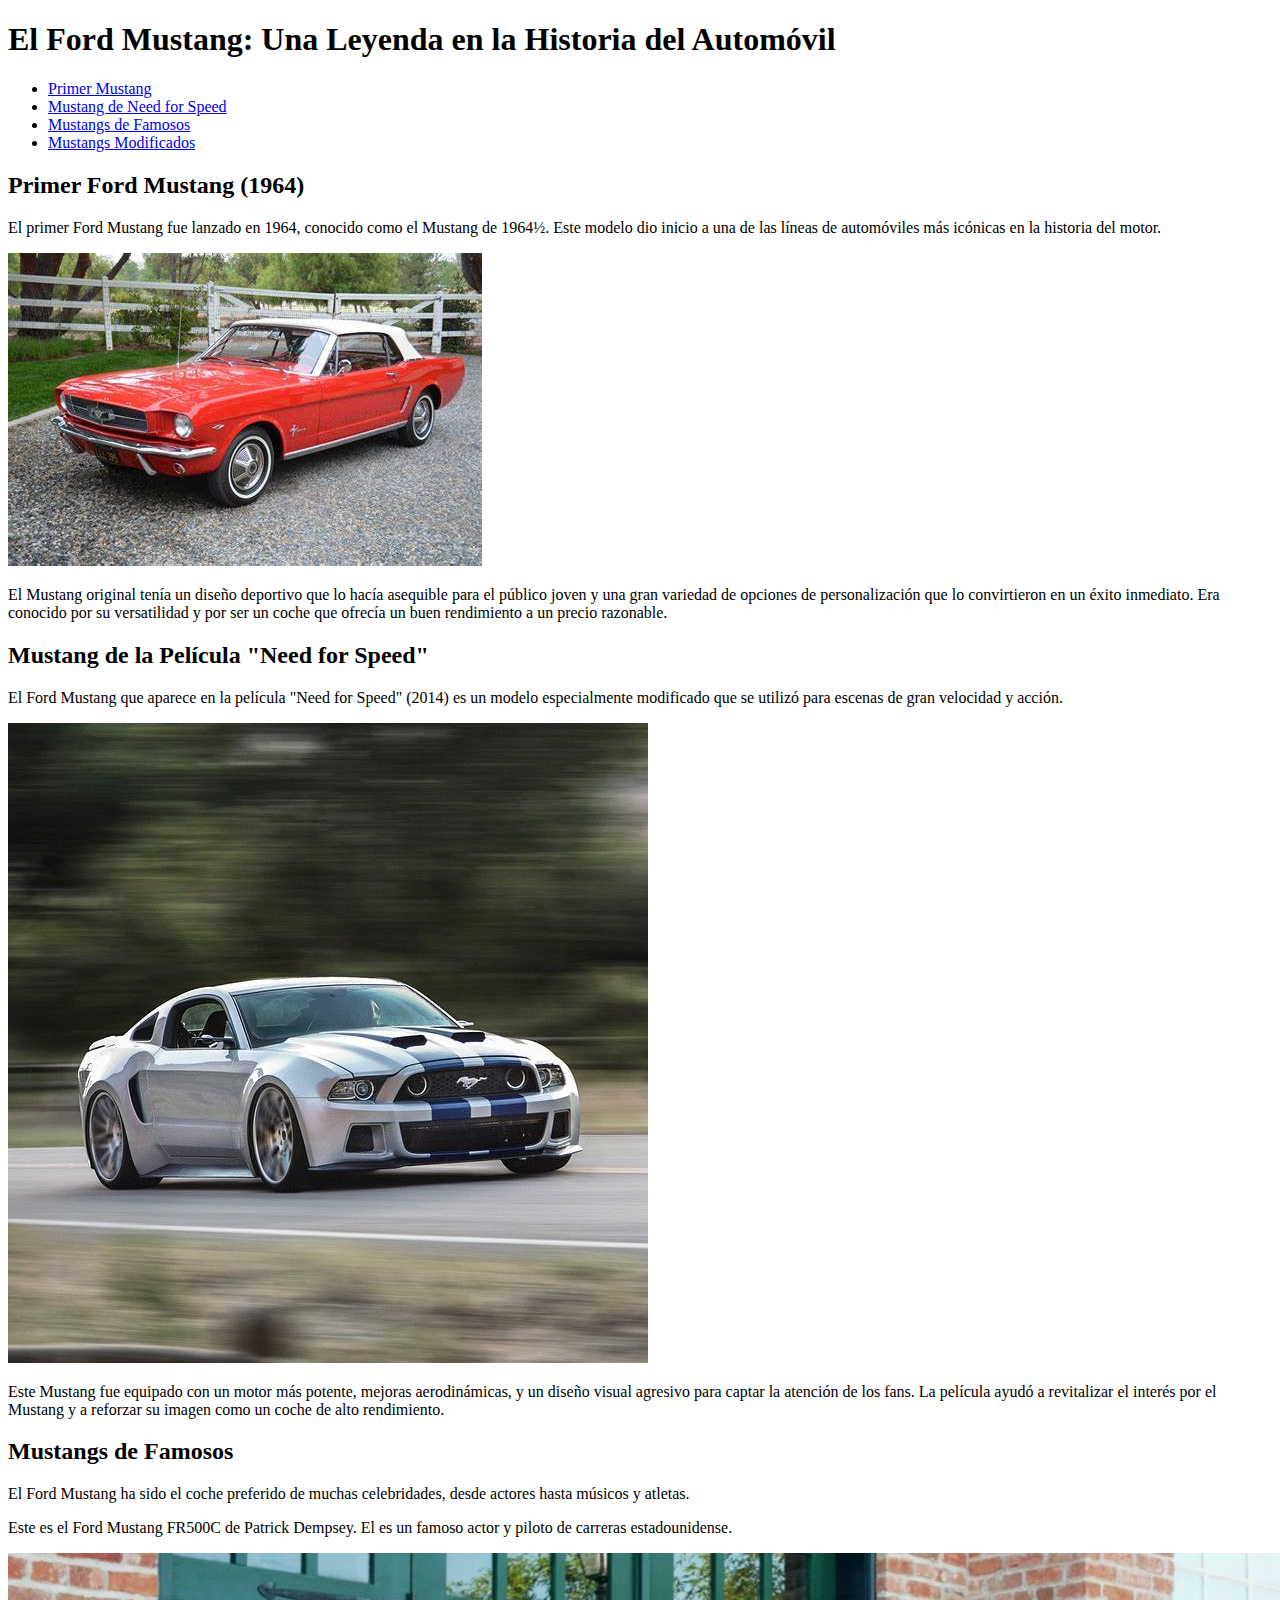
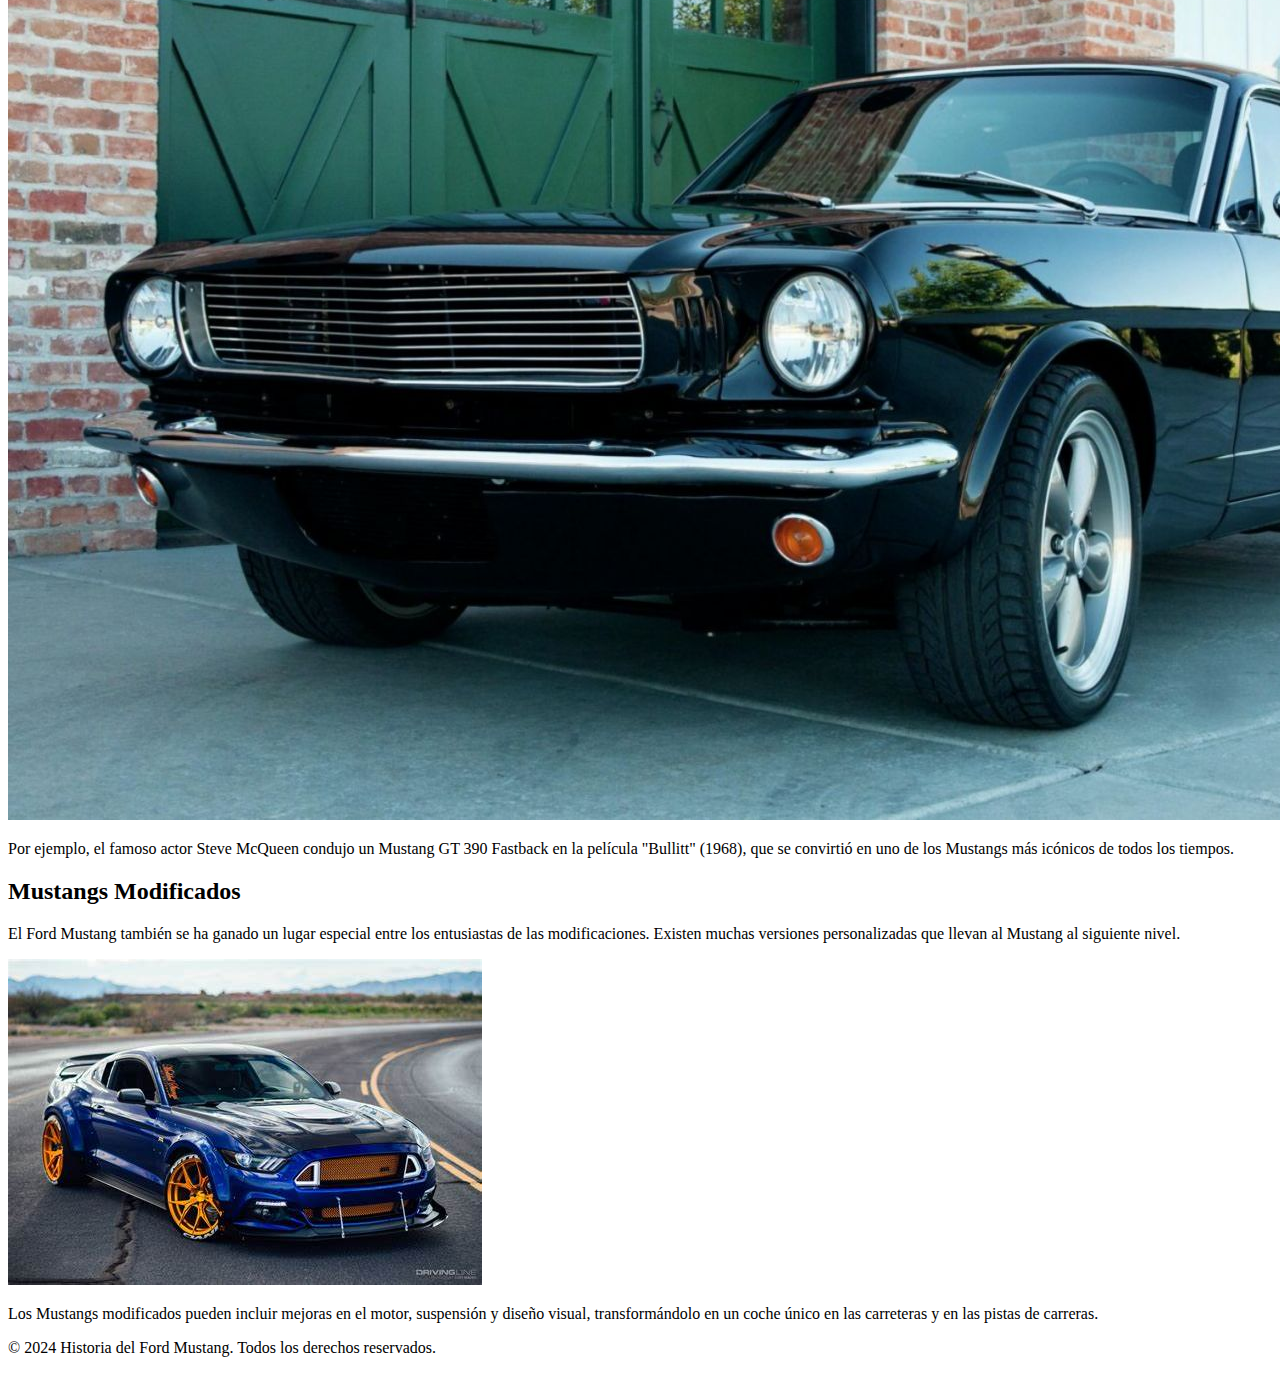
==== index.html @ f125f3a0 "CSS designed" ====
<!DOCTYPE html>
<html lang="es">
<head>
    <meta charset="UTF-8">
    <meta name="viewport" content="width=device-width, initial-scale=1.0">
    <title>Historia del Ford Mustang</title>
    <link rel="stylesheet" href="style.css">
</head>
<body>
    <!-- Encabezado -->
    <header>
        <h1>El Ford Mustang: Una Leyenda en la Historia del Automóvil</h1>
        <nav>
            <ul>
                <li><a href="#primer-mustang">Primer Mustang</a></li>
                <li><a href="#nfs-mustang">Mustang de Need for Speed</a></li>
                <li><a href="#famosos-mustang">Mustangs de Famosos</a></li>
                <li><a href="#mustang-modificado">Mustangs Modificados</a></li>
            </ul>
        </nav>
    </header>

    <!-- Sección Primer Mustang -->
    <section id="primer-mustang">
        <h2>Primer Ford Mustang (1964)</h2>
        <p>El primer Ford Mustang fue lanzado en 1964, conocido como el Mustang de 1964½. Este modelo dio inicio a una de las líneas de automóviles más icónicas en la historia del motor.</p>
        <div class="imagen-container">
            <img src="Imagenes/OIP.jpeg" alt="Ford Mustang 1964">
        </div>
        <p>El Mustang original tenía un diseño deportivo que lo hacía asequible para el público joven y una gran variedad de opciones de personalización que lo convirtieron en un éxito inmediato. Era conocido por su versatilidad y por ser un coche que ofrecía un buen rendimiento a un precio razonable.</p>
    </section>

    <!-- Sección Mustang de Need for Speed -->
    <section id="nfs-mustang">
        <h2>Mustang de la Película "Need for Speed"</h2>
        <p>El Ford Mustang que aparece en la película "Need for Speed" (2014) es un modelo especialmente modificado que se utilizó para escenas de gran velocidad y acción.</p>
        <div class="imagen-container">
            <img src="Imagenes/ae77cf1713ea330fe1ae729976a96217--psychic-readings-psychics.jpg" alt="Mustang de Need for Speed">
        </div>
        <p>Este Mustang fue equipado con un motor más potente, mejoras aerodinámicas, y un diseño visual agresivo para captar la atención de los fans. La película ayudó a revitalizar el interés por el Mustang y a reforzar su imagen como un coche de alto rendimiento.</p>
    </section>

    <!-- Sección Mustangs de Famosos -->
    <section id="famosos-mustang">
        <h2>Mustangs de Famosos</h2>
        <p>El Ford Mustang ha sido el coche preferido de muchas celebridades, desde actores hasta músicos y atletas.</p>
        <p>Este es el Ford Mustang FR500C de Patrick Dempsey. El es un famoso actor y piloto de carreras estadounidense.</p>
        <div class="imagen-container">
            <img src="Imagenes/39cba75acadae980637c63be27de0f4d.jpg" alt="Mustang de Steve McQueen">
        </div>
        <p>Por ejemplo, el famoso actor Steve McQueen condujo un Mustang GT 390 Fastback en la película "Bullitt" (1968), que se convirtió en uno de los Mustangs más icónicos de todos los tiempos.</p>
    </section>

    <!-- Sección Mustangs Modificados -->
    <section id="mustang-modificado">
        <h2>Mustangs Modificados</h2>
        <p>El Ford Mustang también se ha ganado un lugar especial entre los entusiastas de las modificaciones. Existen muchas versiones personalizadas que llevan al Mustang al siguiente nivel.</p>
        <div class="imagen-container">
            <img src="Imagenes/OIP (1).jpeg" alt="Mustang Modificado">
        </div>
        <p>Los Mustangs modificados pueden incluir mejoras en el motor, suspensión y diseño visual, transformándolo en un coche único en las carreteras y en las pistas de carreras.</p>
    </section>

    <!-- Pie de página -->
    <footer>
        <p>© 2024 Historia del Ford Mustang. Todos los derechos reservados.</p>
    </footer>
</body>
</html>
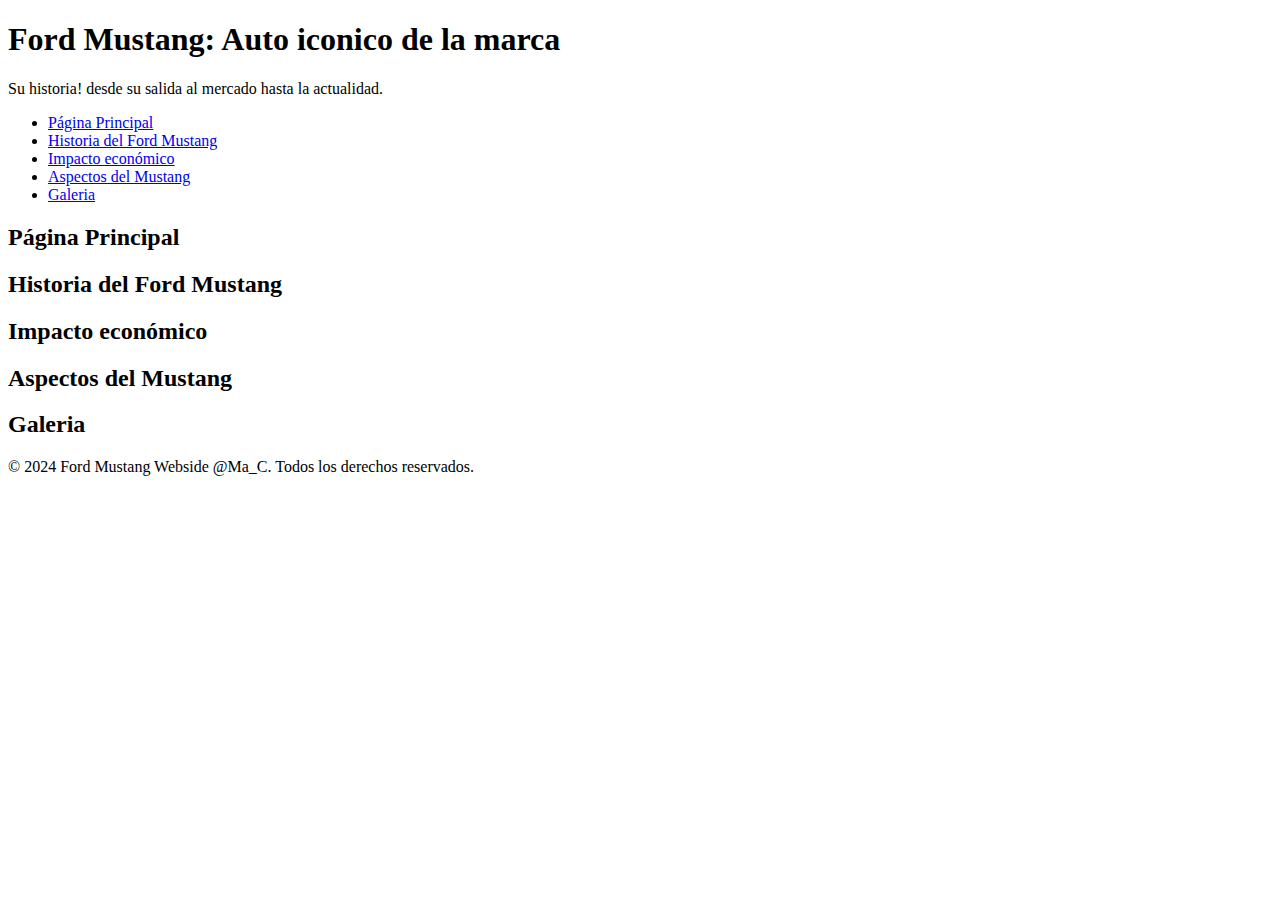
==== commit 2bde73c4: "renovation page html" ====
--- a/index.html
+++ b/index.html
@@ -1,69 +1,55 @@
 <!DOCTYPE html>
 <html lang="es">
+
 <head>
-    <meta charset="UTF-8">
-    <meta name="viewport" content="width=device-width, initial-scale=1.0">
-    <title>Historia del Ford Mustang</title>
-    <link rel="stylesheet" href="style.css">
+        <meta charset="UTF-8">
+        <meta name="viewport" content="width=device-width, initial-scale=1.0">
+        <title>Historia del Ford Mustang</title>
+        <link rel="stylesheet" href="style.css">
 </head>
+
 <body>
-    <!-- Encabezado -->
-    <header>
-        <h1>El Ford Mustang: Una Leyenda en la Historia del Automóvil</h1>
-        <nav>
-            <ul>
-                <li><a href="#primer-mustang">Primer Mustang</a></li>
-                <li><a href="#nfs-mustang">Mustang de Need for Speed</a></li>
-                <li><a href="#famosos-mustang">Mustangs de Famosos</a></li>
-                <li><a href="#mustang-modificado">Mustangs Modificados</a></li>
-            </ul>
-        </nav>
-    </header>
+    <div>
+        
+        <header>
+            <h1>Ford Mustang: Auto iconico de la marca</h1>
+            <p>Su historia! desde su salida al mercado hasta la actualidad.</p>
+            <nav>
+                <ul>
+                    <li><a href="#Home">Página Principal</a></li>
+                    <li><a href="#history">Historia del Ford Mustang</a></li>
+                    <li><a href="#Economic-impact">Impacto económico</a></li>
+                    <li><a href="#Aspects">Aspectos del Mustang</a></li>
+                    <li><a href="#Galery">Galeria</a></li>
+                </ul>
+            </nav>
+        </header>
+    
+        <section id="Home">
+            <h2>Página Principal</h2>
+        </section>
+    
+        <section id="History">
+            <h2>Historia del Ford Mustang</h2>
+        </section>
+    
+        <section id="Economic-impact">
+            <h2>Impacto económico</h2>
+        </section>
+    
+        <section id="Aspects">
+            <h2>Aspectos del Mustang</h2>
+        </section>
+    
+        <section id="Galery">
+            <h2>Galeria</h2>
+        </section>
+    
+        <footer>
+            <p>© 2024 Ford Mustang Webside @Ma_C. Todos los derechos reservados.</p>
+        </footer>
 
-    <!-- Sección Primer Mustang -->
-    <section id="primer-mustang">
-        <h2>Primer Ford Mustang (1964)</h2>
-        <p>El primer Ford Mustang fue lanzado en 1964, conocido como el Mustang de 1964½. Este modelo dio inicio a una de las líneas de automóviles más icónicas en la historia del motor.</p>
-        <div class="imagen-container">
-            <img src="Imagenes/OIP.jpeg" alt="Ford Mustang 1964">
-        </div>
-        <p>El Mustang original tenía un diseño deportivo que lo hacía asequible para el público joven y una gran variedad de opciones de personalización que lo convirtieron en un éxito inmediato. Era conocido por su versatilidad y por ser un coche que ofrecía un buen rendimiento a un precio razonable.</p>
-    </section>
+    </div>
+</body>
 
-    <!-- Sección Mustang de Need for Speed -->
-    <section id="nfs-mustang">
-        <h2>Mustang de la Película "Need for Speed"</h2>
-        <p>El Ford Mustang que aparece en la película "Need for Speed" (2014) es un modelo especialmente modificado que se utilizó para escenas de gran velocidad y acción.</p>
-        <div class="imagen-container">
-            <img src="Imagenes/ae77cf1713ea330fe1ae729976a96217--psychic-readings-psychics.jpg" alt="Mustang de Need for Speed">
-        </div>
-        <p>Este Mustang fue equipado con un motor más potente, mejoras aerodinámicas, y un diseño visual agresivo para captar la atención de los fans. La película ayudó a revitalizar el interés por el Mustang y a reforzar su imagen como un coche de alto rendimiento.</p>
-    </section>
-
-    <!-- Sección Mustangs de Famosos -->
-    <section id="famosos-mustang">
-        <h2>Mustangs de Famosos</h2>
-        <p>El Ford Mustang ha sido el coche preferido de muchas celebridades, desde actores hasta músicos y atletas.</p>
-        <p>Este es el Ford Mustang FR500C de Patrick Dempsey. El es un famoso actor y piloto de carreras estadounidense.</p>
-        <div class="imagen-container">
-            <img src="Imagenes/39cba75acadae980637c63be27de0f4d.jpg" alt="Mustang de Steve McQueen">
-        </div>
-        <p>Por ejemplo, el famoso actor Steve McQueen condujo un Mustang GT 390 Fastback en la película "Bullitt" (1968), que se convirtió en uno de los Mustangs más icónicos de todos los tiempos.</p>
-    </section>
-
-    <!-- Sección Mustangs Modificados -->
-    <section id="mustang-modificado">
-        <h2>Mustangs Modificados</h2>
-        <p>El Ford Mustang también se ha ganado un lugar especial entre los entusiastas de las modificaciones. Existen muchas versiones personalizadas que llevan al Mustang al siguiente nivel.</p>
-        <div class="imagen-container">
-            <img src="Imagenes/OIP (1).jpeg" alt="Mustang Modificado">
-        </div>
-        <p>Los Mustangs modificados pueden incluir mejoras en el motor, suspensión y diseño visual, transformándolo en un coche único en las carreteras y en las pistas de carreras.</p>
-    </section>
-
-    <!-- Pie de página -->
-    <footer>
-        <p>© 2024 Historia del Ford Mustang. Todos los derechos reservados.</p>
-    </footer>
-</body>
 </html>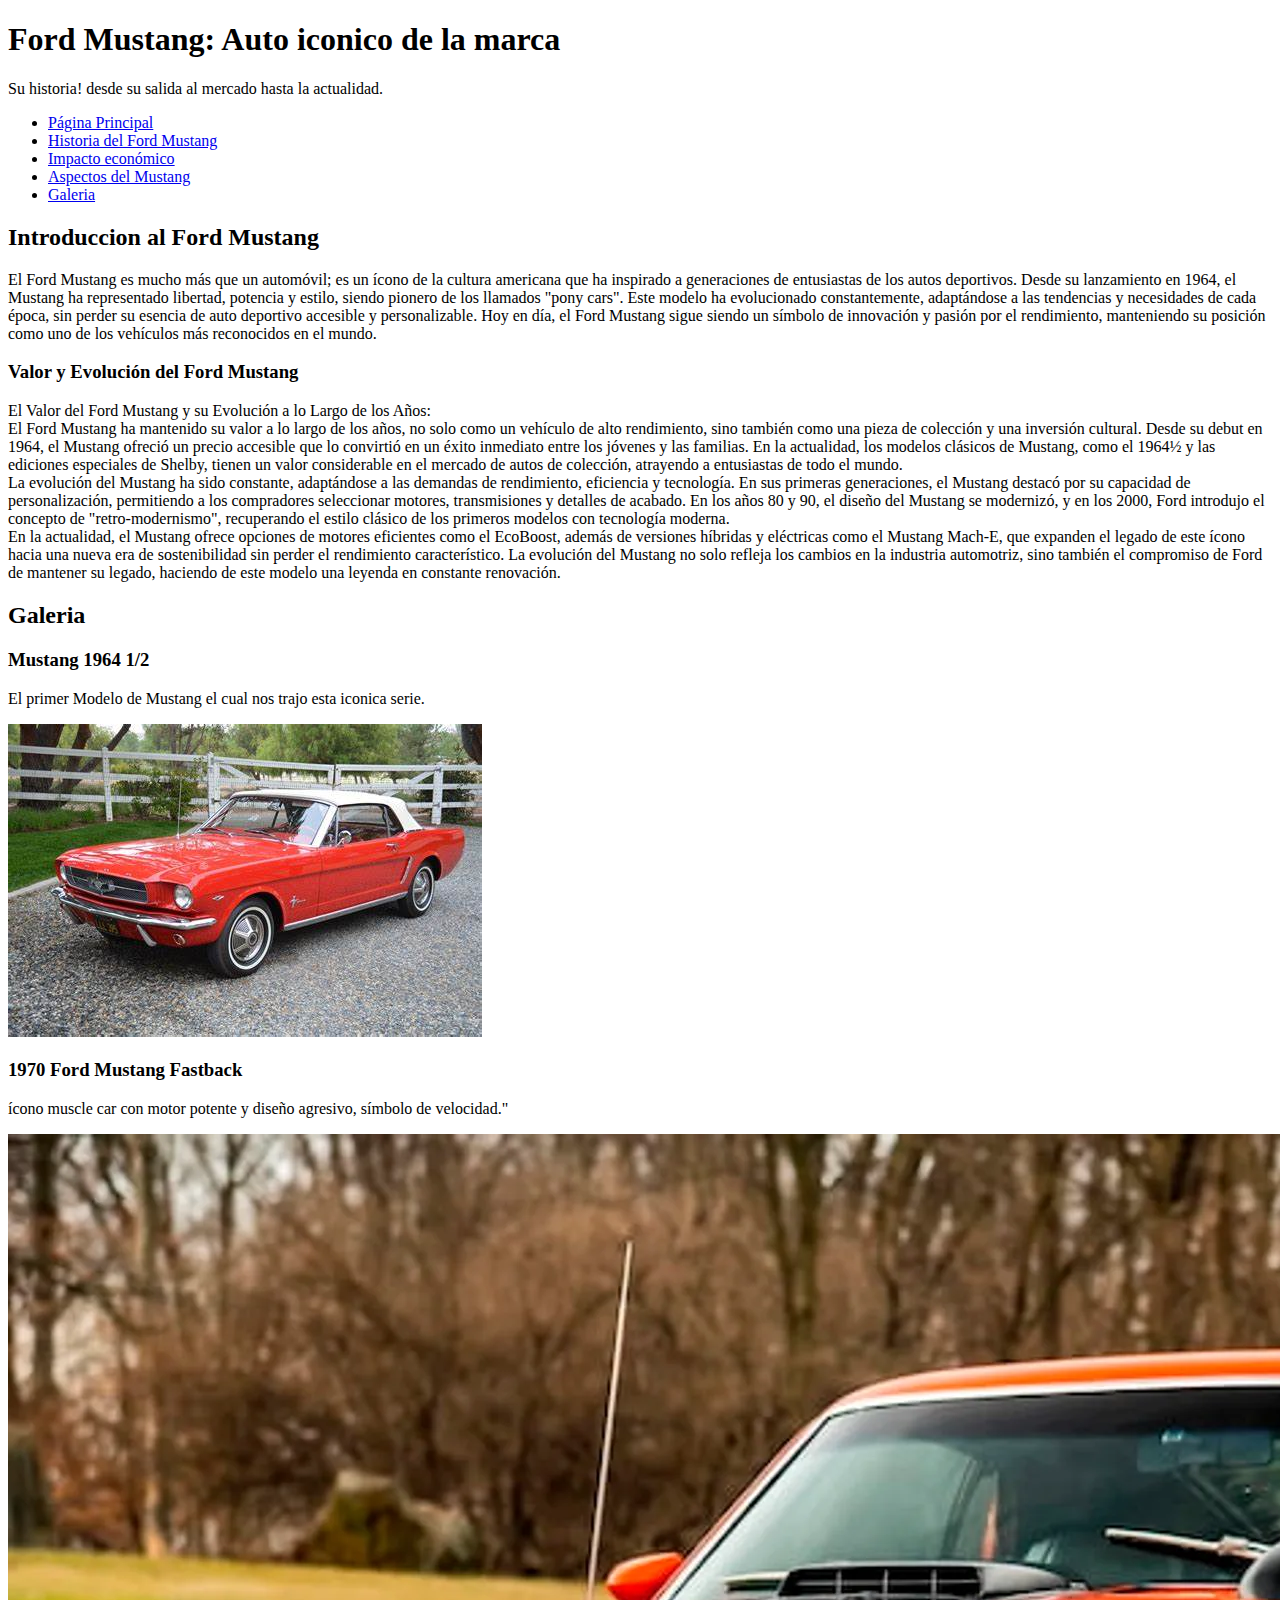
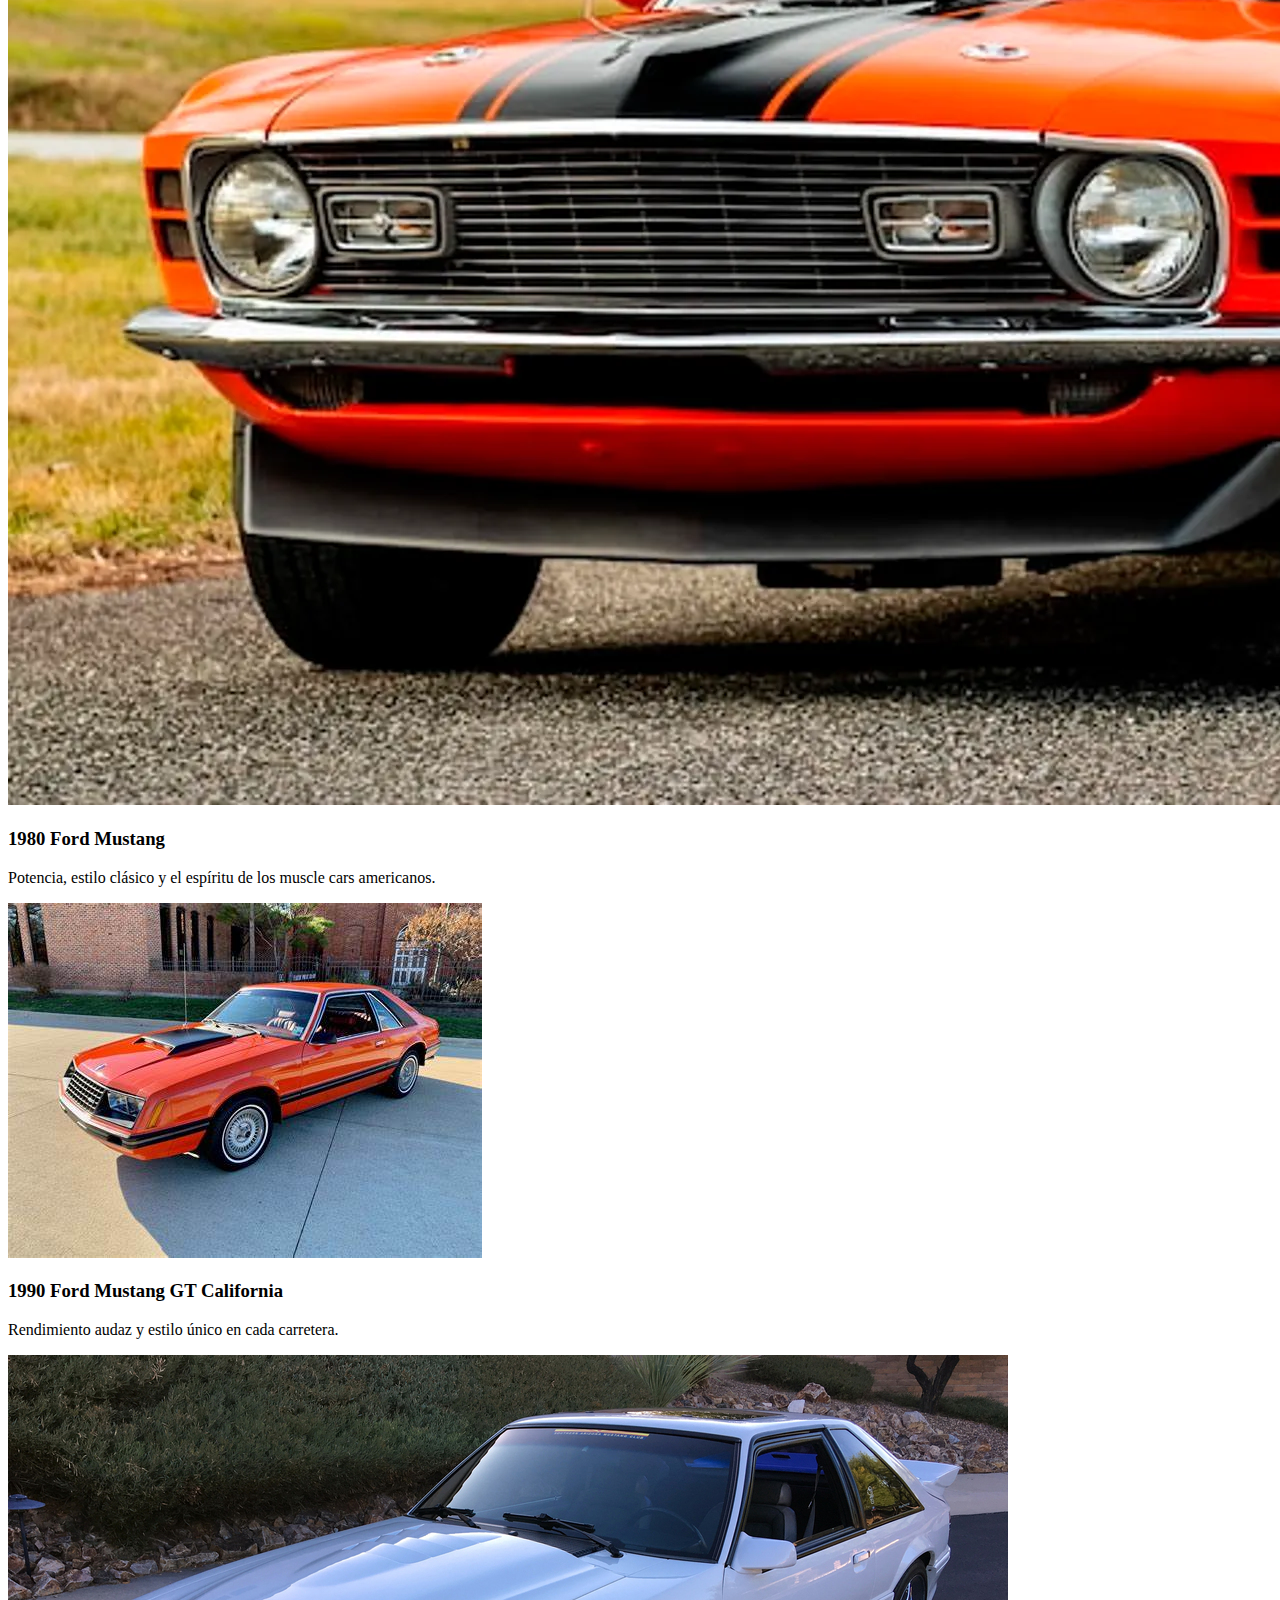
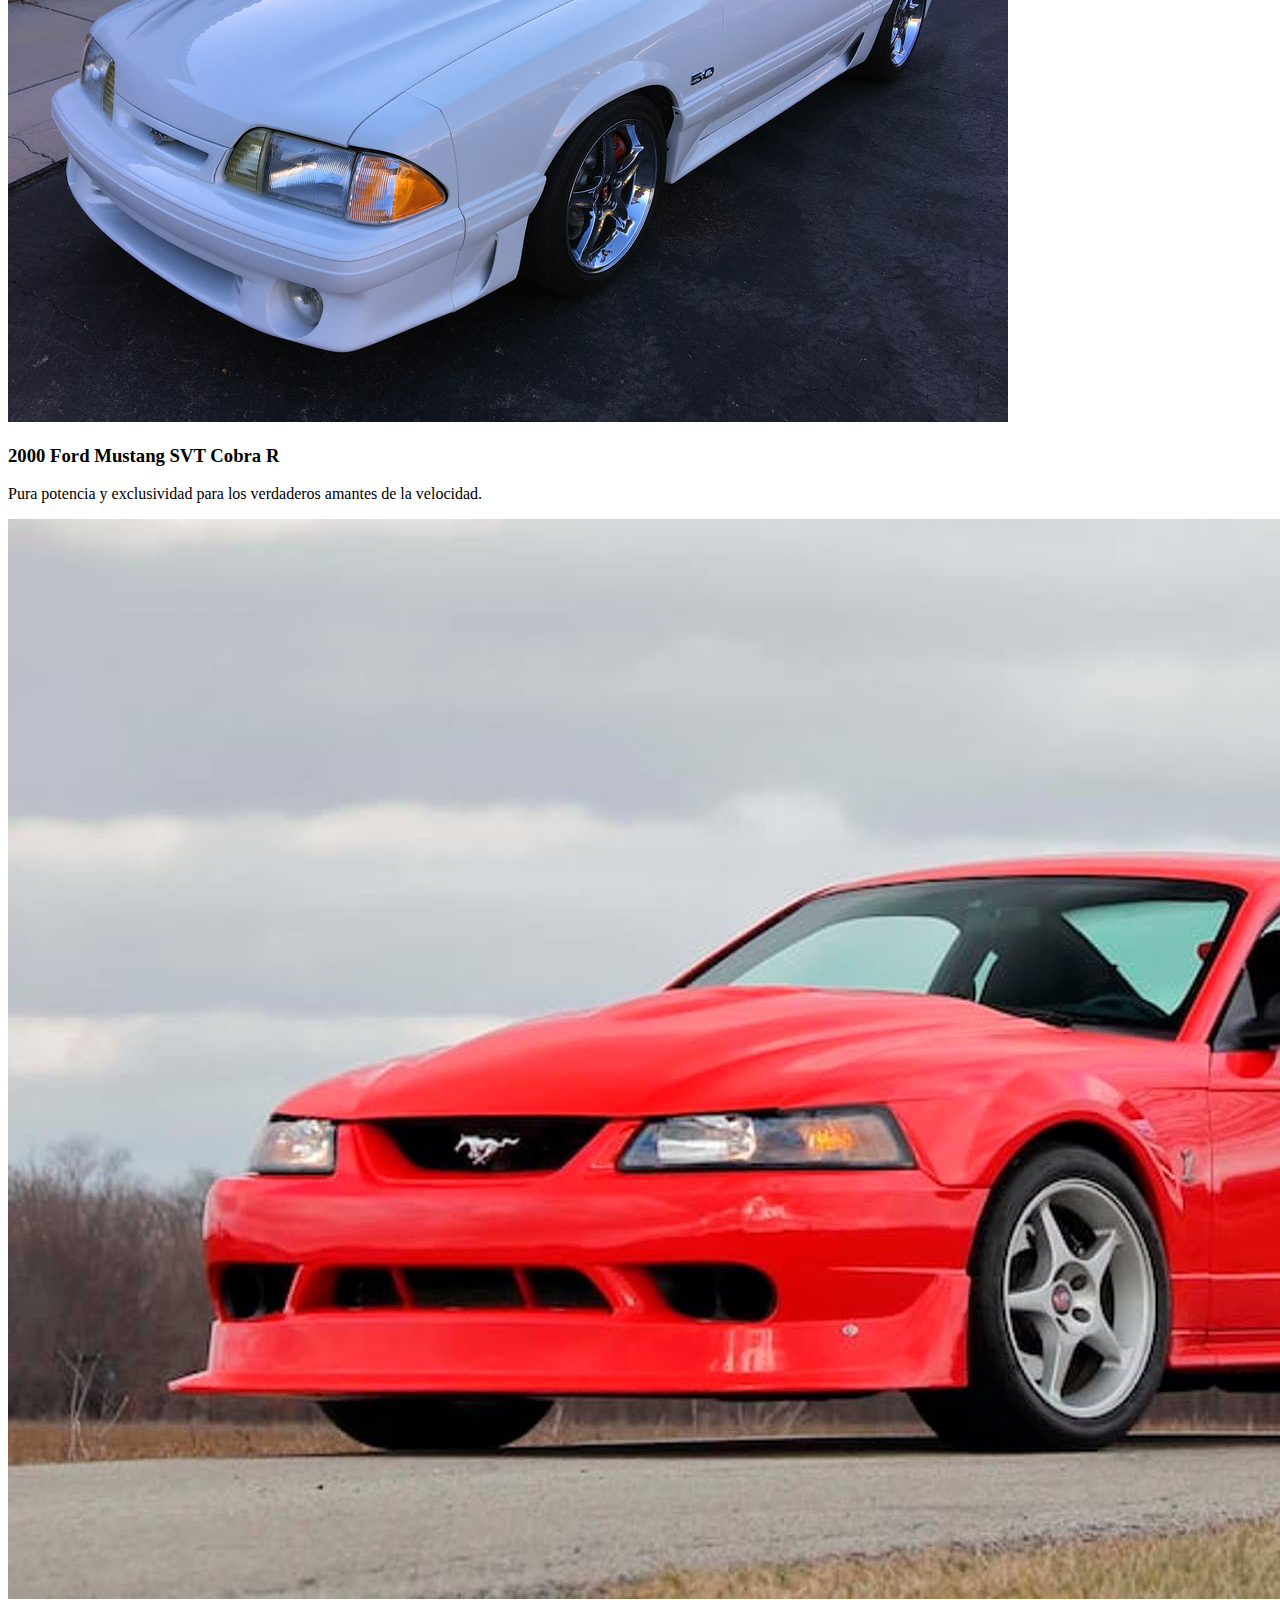
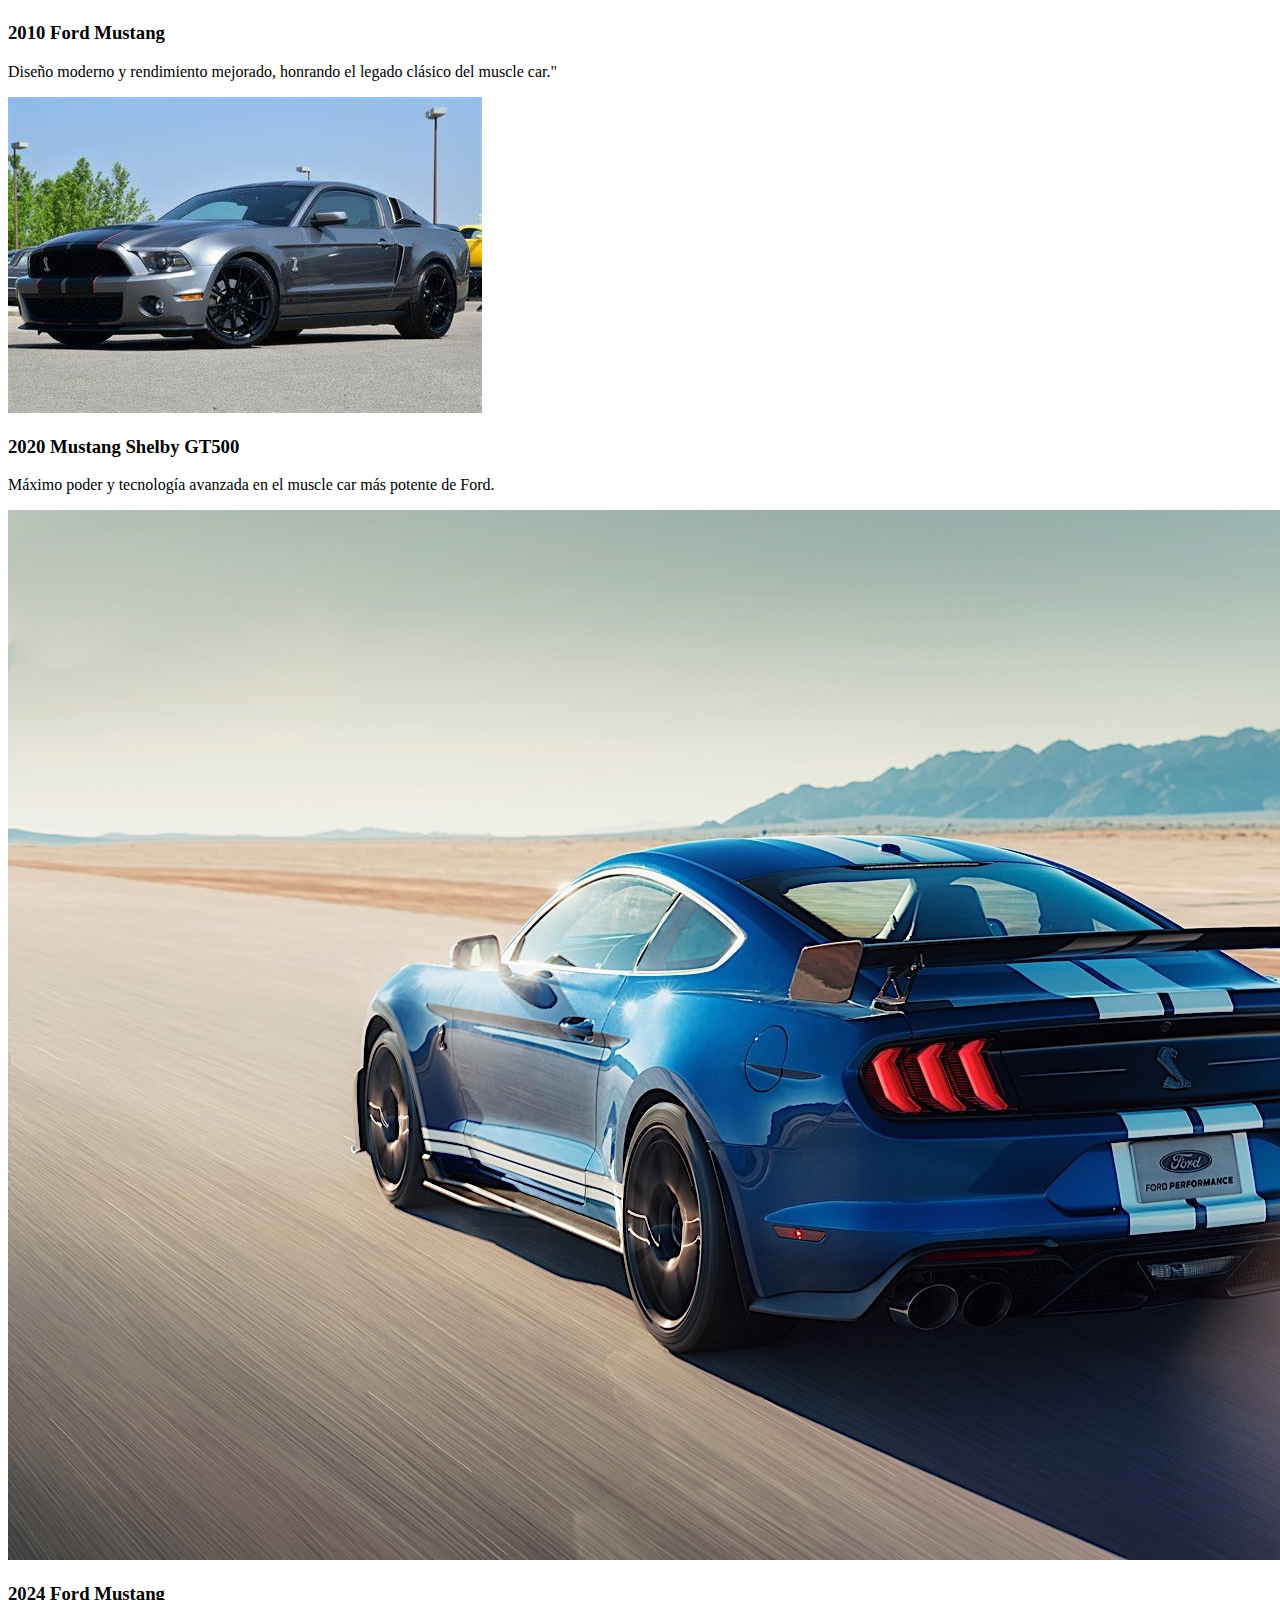
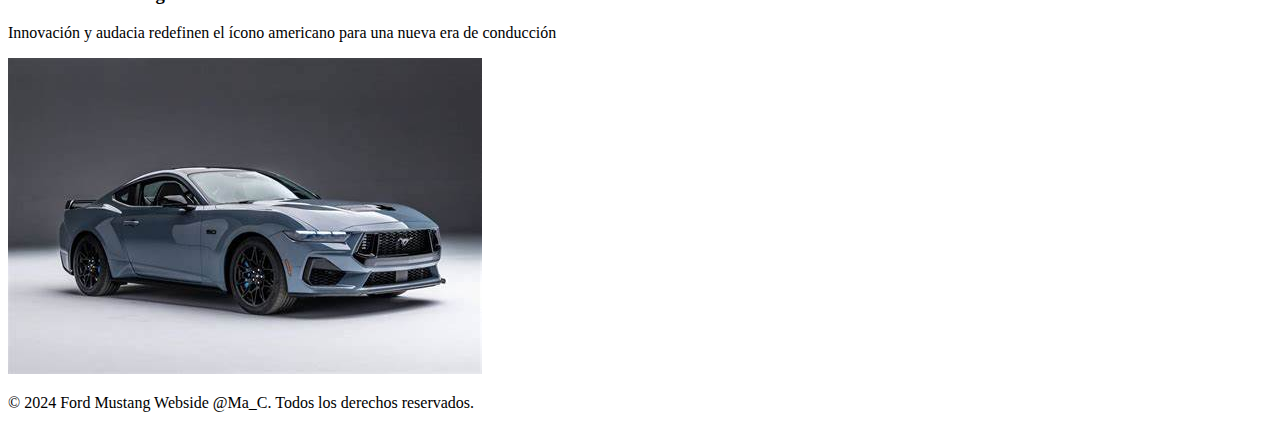
==== commit 94c457ae: "Upgrade in html and css, information, order and mainly focused on the gallery" ====
--- a/index.html
+++ b/index.html
@@ -10,39 +10,86 @@
 
 <body>
     <div>
-        
+
         <header>
             <h1>Ford Mustang: Auto iconico de la marca</h1>
             <p>Su historia! desde su salida al mercado hasta la actualidad.</p>
             <nav>
                 <ul>
                     <li><a href="#Home">Página Principal</a></li>
-                    <li><a href="#history">Historia del Ford Mustang</a></li>
-                    <li><a href="#Economic-impact">Impacto económico</a></li>
-                    <li><a href="#Aspects">Aspectos del Mustang</a></li>
+                    <li><a href="History.html">Historia del Ford Mustang</a></li>
+                    <li><a href="Economic-impact.html">Impacto económico</a></li>
+                    <li><a href="Aspects.html">Aspectos del Mustang</a></li>
                     <li><a href="#Galery">Galeria</a></li>
                 </ul>
             </nav>
         </header>
     
         <section id="Home">
-            <h2>Página Principal</h2>
-        </section>
-    
-        <section id="History">
-            <h2>Historia del Ford Mustang</h2>
-        </section>
-    
-        <section id="Economic-impact">
-            <h2>Impacto económico</h2>
-        </section>
-    
-        <section id="Aspects">
-            <h2>Aspectos del Mustang</h2>
-        </section>
-    
-        <section id="Galery">
-            <h2>Galeria</h2>
+            <h2>Introduccion al Ford Mustang</h2>
+            <p>El Ford Mustang es mucho más que un automóvil; es un ícono de la cultura americana que ha inspirado a generaciones de entusiastas de los autos deportivos. Desde su lanzamiento en 1964, el Mustang ha representado libertad, potencia y estilo, siendo pionero de los llamados "pony cars". Este modelo ha evolucionado constantemente, adaptándose a las tendencias y necesidades de cada época, sin perder su esencia de auto deportivo accesible y personalizable. Hoy en día, el Ford Mustang sigue siendo un símbolo de innovación y pasión por el rendimiento, manteniendo su posición como uno de los vehículos más reconocidos en el mundo.</p>
+            <article>
+                <h3 id="Valor-Evolución">Valor y Evolución del Ford Mustang</h3>
+                <p>El Valor del Ford Mustang y su Evolución a lo Largo de los Años: <br>
+                    El Ford Mustang ha mantenido su valor a lo largo de los años, no solo como un vehículo de alto rendimiento, sino también como una pieza de colección y una inversión cultural. Desde su debut en 1964, el Mustang ofreció un precio accesible que lo convirtió en un éxito inmediato entre los jóvenes y las familias. En la actualidad, los modelos clásicos de Mustang, como el 1964½ y las ediciones especiales de Shelby, tienen un valor considerable en el mercado de autos de colección, atrayendo a entusiastas de todo el mundo.
+                    <br>
+                    La evolución del Mustang ha sido constante, adaptándose a las demandas de rendimiento, eficiencia y tecnología. En sus primeras generaciones, el Mustang destacó por su capacidad de personalización, permitiendo a los compradores seleccionar motores, transmisiones y detalles de acabado. En los años 80 y 90, el diseño del Mustang se modernizó, y en los 2000, Ford introdujo el concepto de "retro-modernismo", recuperando el estilo clásico de los primeros modelos con tecnología moderna.
+                    <br>
+                    En la actualidad, el Mustang ofrece opciones de motores eficientes como el EcoBoost, además de versiones híbridas y eléctricas como el Mustang Mach-E, que expanden el legado de este ícono hacia una nueva era de sostenibilidad sin perder el rendimiento característico. La evolución del Mustang no solo refleja los cambios en la industria automotriz, sino también el compromiso de Ford de mantener su legado, haciendo de este modelo una leyenda en constante renovación.
+                 </p>
+            </article>
+
+            <div id="Galery">
+                <h2>Galeria</h2>
+                <article id="1964-Mustang-1/2" class="article-animated">
+                    <h3>Mustang 1964 1/2</h3>
+                    <p>El primer Modelo de Mustang el cual nos trajo esta iconica serie.</p>
+                    <img src="Imagenes/OIP.jpeg" alt="Mustang 1964 1/2">
+                </article>
+
+                <article id="1970-ford-mustang-fastback" class="article-animated">
+                    <h3>1970 Ford Mustang Fastback</h3>
+                    <p>ícono muscle car con motor potente y diseño agresivo, símbolo de velocidad."</p>
+                    <img src="Imagenes/1970FordMustangMach1Fastback.jpg" alt="1970 Ford Mustang Fastback">
+                </article>
+
+                <article id="1980-Ford-Mustang" class="article-animated">
+                    <h3>1980 Ford Mustang</h3>
+                    <p>Potencia, estilo clásico y el espíritu de los muscle cars americanos.</p>
+                    <img src="Imagenes/1980FordMustang.jpeg" alt="1980 Ford Mustang">
+                </article>
+
+                <article id="1990-Ford-Mustang-GT-California" class="article-animated">
+                    <h3>1990 Ford Mustang GT California</h3>
+                    <p>Rendimiento audaz y estilo único en cada carretera.</p>
+                    <img src="Imagenes/1990FordMustangGTCalifornia.jpg" alt="1990 Ford Mustang GT California">
+                </article>
+
+                <article id="2000-ford-mustang-svt-conbra-r" class="article-animated">
+                    <h3>2000 Ford Mustang SVT Cobra R</h3>
+                    <p>Pura potencia y exclusividad para los verdaderos amantes de la velocidad.</p>
+                    <img src="Imagenes/2000-ford-mustang-svt-conbra-r.jpg" alt="2000 Ford Mustang SVT Cobra R">
+                </article>
+
+                <article id="2010-Ford-Mustang" class="article-animated">
+                    <h3>2010 Ford Mustang</h3>
+                    <p>Diseño moderno y rendimiento mejorado, honrando el legado clásico del muscle car."</p>
+                    <img src="Imagenes/2010FordMustang.jpeg" alt="2010 Ford Mustang">
+                </article>
+                
+                <article id="2020-mustang-shelby-gt500" class="article-animated">
+                    <h3>2020 Mustang Shelby GT500</h3>
+                    <p>Máximo poder y tecnología avanzada en el muscle car más potente de Ford.</p>
+                    <img src="Imagenes/2020-mustang-shelby-gt500-hear-the-mighty-roar-of-the-most-powerful-ford-ever_12.jpg" alt="2020 Mustang Shelby GT500">
+                </article>
+                
+                <article id="2024-Ford-Mustang" class="article-animated">
+                    <h3>2024 Ford Mustang</h3>
+                    <p>Innovación y audacia redefinen el ícono americano para una nueva era de conducción</p>
+                    <img src="Imagenes/2024FordMustangjpeg.jpeg" alt="2024 Ford Mustang">
+                </article>
+
+            </div>
         </section>
     
         <footer>
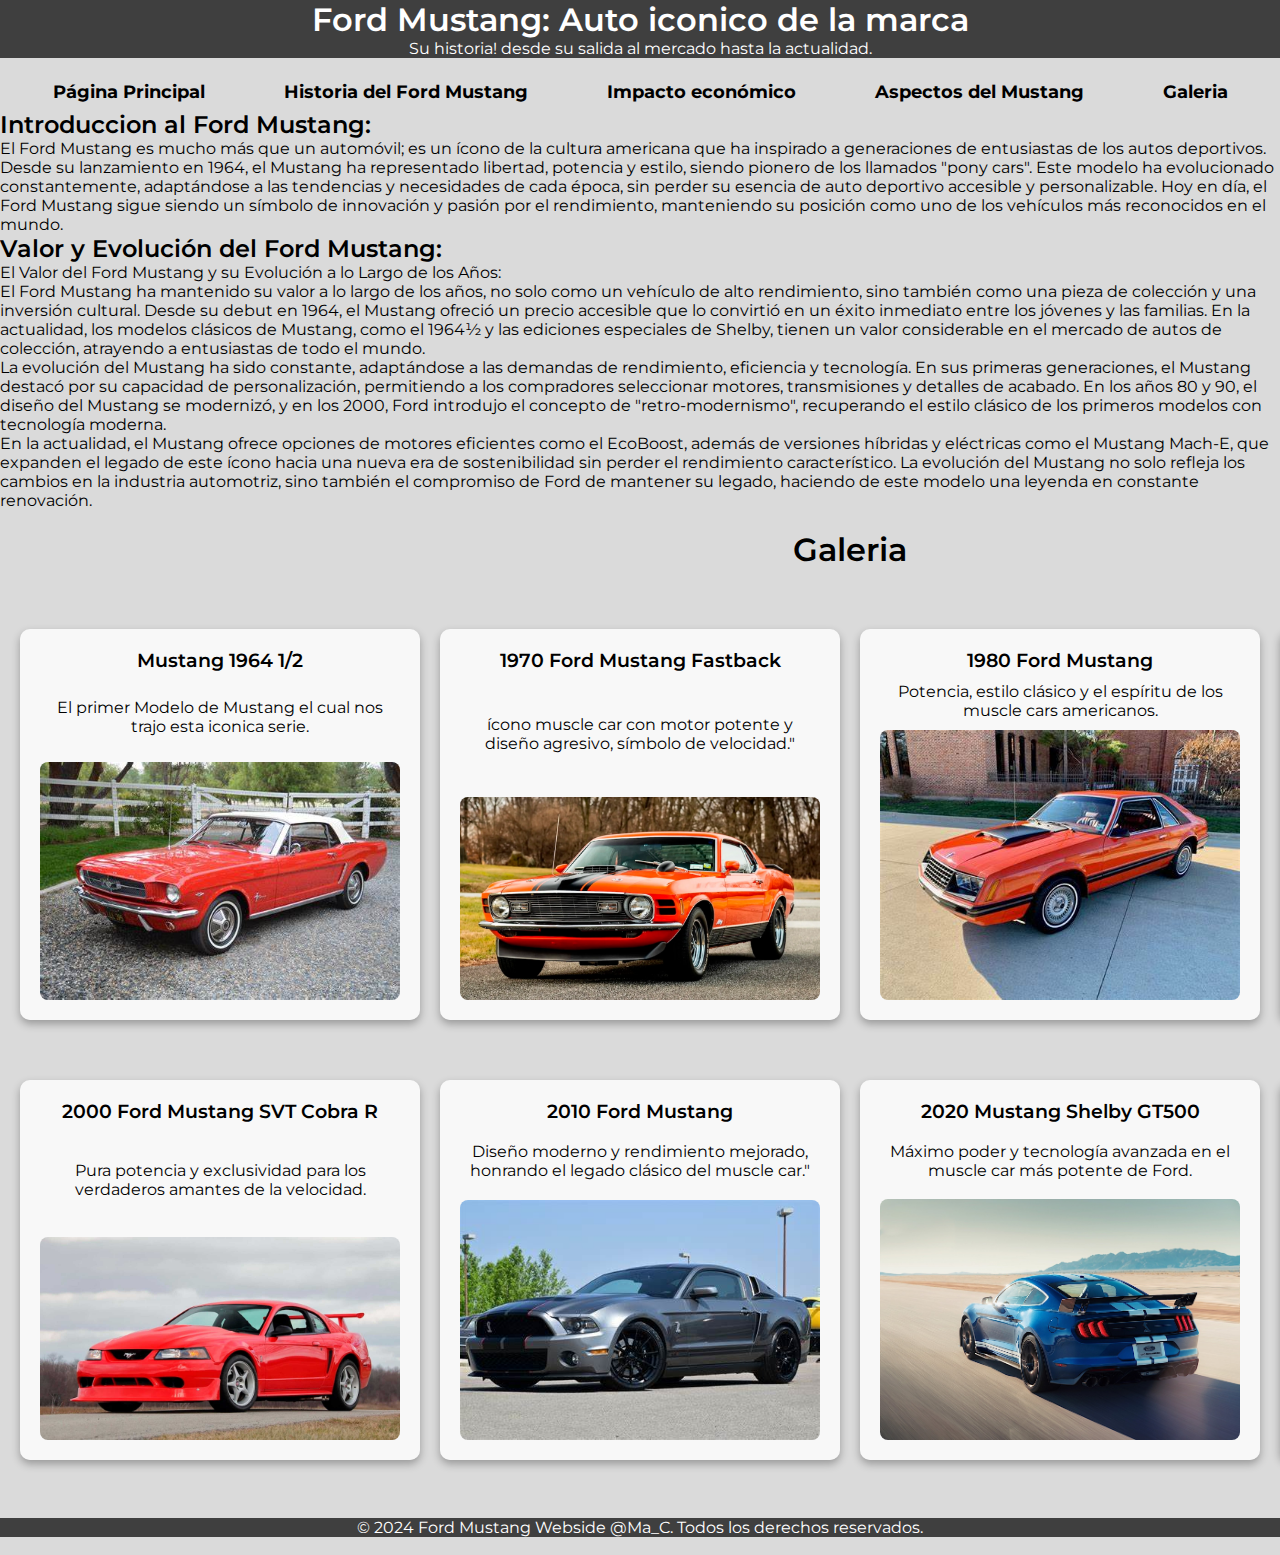
==== commit e3660ec7: "Upgrade pag remodeled" ====
--- a/index.html
+++ b/index.html
@@ -4,17 +4,19 @@
 <head>
         <meta charset="UTF-8">
         <meta name="viewport" content="width=device-width, initial-scale=1.0">
-        <title>Historia del Ford Mustang</title>
-        <link rel="stylesheet" href="style.css">
+        <title>Ford Mustang WebSite</title>
+        <link rel="stylesheet" href="Src/Main.css">
 </head>
 
 <body>
     <div>
 
         <header>
-            <h1>Ford Mustang: Auto iconico de la marca</h1>
-            <p>Su historia! desde su salida al mercado hasta la actualidad.</p>
-            <nav>
+            <div class="hero-section">
+                <h1>Ford Mustang: Auto iconico de la marca</h1>
+                <p>Su historia! desde su salida al mercado hasta la actualidad.</p>
+            </div>
+            <nav class="navbar">
                 <ul>
                     <li><a href="#Home">Página Principal</a></li>
                     <li><a href="History.html">Historia del Ford Mustang</a></li>
@@ -26,10 +28,10 @@
         </header>
     
         <section id="Home">
-            <h2>Introduccion al Ford Mustang</h2>
+            <h2>Introduccion al Ford Mustang:</h2>
             <p>El Ford Mustang es mucho más que un automóvil; es un ícono de la cultura americana que ha inspirado a generaciones de entusiastas de los autos deportivos. Desde su lanzamiento en 1964, el Mustang ha representado libertad, potencia y estilo, siendo pionero de los llamados "pony cars". Este modelo ha evolucionado constantemente, adaptándose a las tendencias y necesidades de cada época, sin perder su esencia de auto deportivo accesible y personalizable. Hoy en día, el Ford Mustang sigue siendo un símbolo de innovación y pasión por el rendimiento, manteniendo su posición como uno de los vehículos más reconocidos en el mundo.</p>
             <article>
-                <h3 id="Valor-Evolución">Valor y Evolución del Ford Mustang</h3>
+                <h2 id="Valor-Evolución">Valor y Evolución del Ford Mustang:</h2>
                 <p>El Valor del Ford Mustang y su Evolución a lo Largo de los Años: <br>
                     El Ford Mustang ha mantenido su valor a lo largo de los años, no solo como un vehículo de alto rendimiento, sino también como una pieza de colección y una inversión cultural. Desde su debut en 1964, el Mustang ofreció un precio accesible que lo convirtió en un éxito inmediato entre los jóvenes y las familias. En la actualidad, los modelos clásicos de Mustang, como el 1964½ y las ediciones especiales de Shelby, tienen un valor considerable en el mercado de autos de colección, atrayendo a entusiastas de todo el mundo.
                     <br>
@@ -93,7 +95,9 @@
         </section>
     
         <footer>
+            <br>
             <p>© 2024 Ford Mustang Webside @Ma_C. Todos los derechos reservados.</p>
+            <br>
         </footer>
 
     </div>
--- a/Src/Main.css
+++ b/Src/Main.css
@@ -0,0 +1,37 @@
+@import url(Animated.css);
+@import url(Assets.css);
+@import url(General.css);
+@import url(Style.css);
+
+/* Tipografia Montserrat */
+@import url('https://fonts.googleapis.com/css2?family=Montserrat:ital,wght@1,100..900&display=swap');
+
+/* </style>  Por este style es que en el foother se muestra de esa manera, aunque tambien produce que se produsca el mismo recuadro en el heather */
+
+/* Reset */
+
+* {
+    margin: 0;
+    padding: 0;
+    box-sizing: border-box;
+}
+
+/* order Page (header, body and footer) */
+
+.div-Formato {
+    display: grid;
+    min-height: 100dvh;
+    grid-template-rows: auto 1fr auto;
+}
+
+h1, h2, h3, h4, h5, h6 {
+    font-family: 'Montserrat', sans-serif;
+    font-weight: 600;
+    font-optical-sizing: auto;
+}
+
+p, a {
+    font-family: 'Montserrat', sans-serif;
+    font-weight: 400;
+    font-optical-sizing: auto;
+}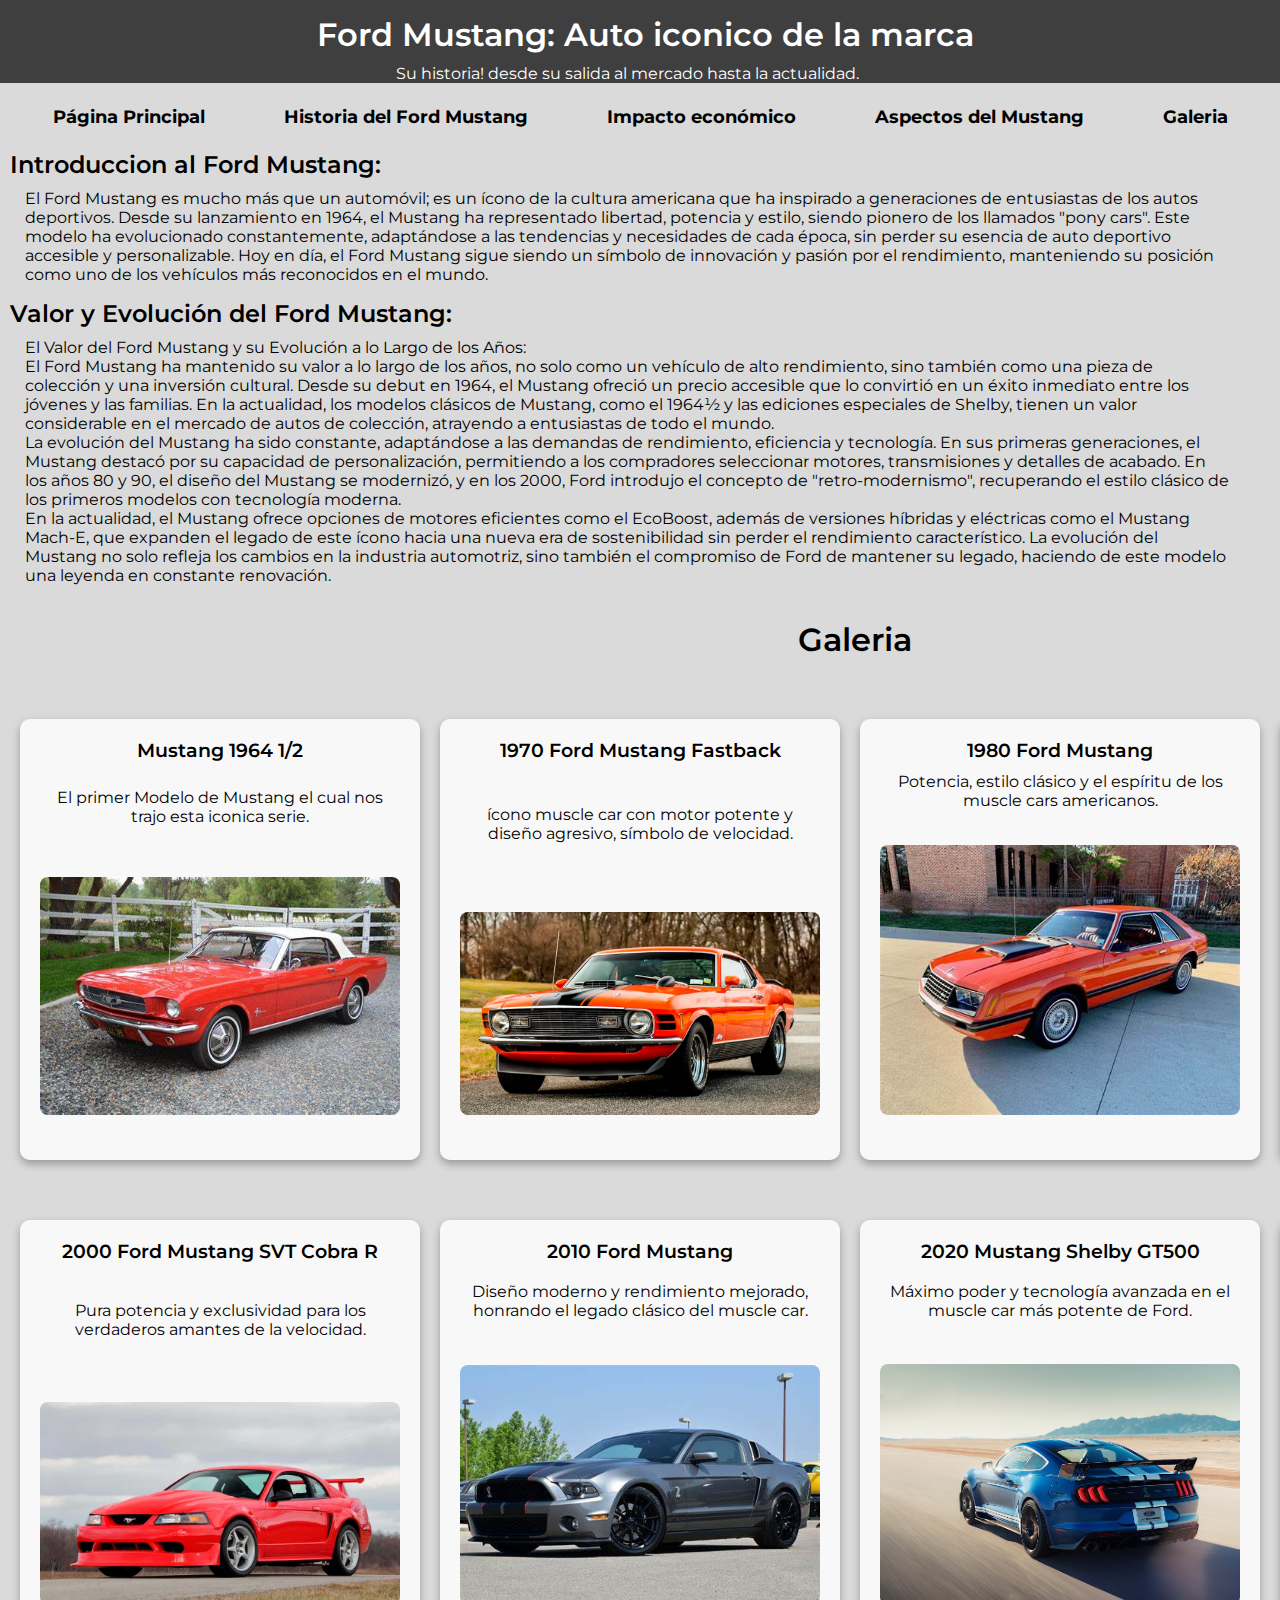
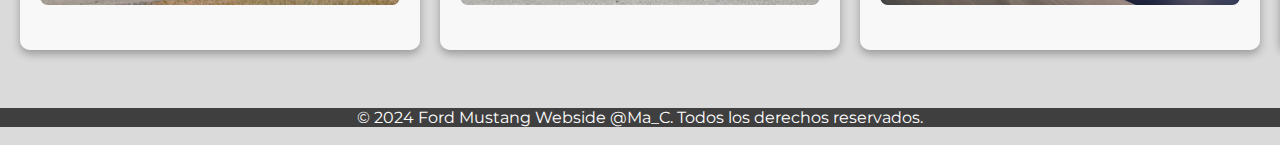
==== commit 1f1aa8f9: "Decoration page" ====
--- a/index.html
+++ b/index.html
@@ -51,7 +51,7 @@
 
                 <article id="1970-ford-mustang-fastback" class="article-animated">
                     <h3>1970 Ford Mustang Fastback</h3>
-                    <p>ícono muscle car con motor potente y diseño agresivo, símbolo de velocidad."</p>
+                    <p>ícono muscle car con motor potente y diseño agresivo, símbolo de velocidad.</p>
                     <img src="Imagenes/1970FordMustangMach1Fastback.jpg" alt="1970 Ford Mustang Fastback">
                 </article>
 
@@ -75,7 +75,7 @@
 
                 <article id="2010-Ford-Mustang" class="article-animated">
                     <h3>2010 Ford Mustang</h3>
-                    <p>Diseño moderno y rendimiento mejorado, honrando el legado clásico del muscle car."</p>
+                    <p>Diseño moderno y rendimiento mejorado, honrando el legado clásico del muscle car.</p>
                     <img src="Imagenes/2010FordMustang.jpeg" alt="2010 Ford Mustang">
                 </article>
                 
--- a/Src/Main.css
+++ b/Src/Main.css
@@ -28,10 +28,26 @@
     font-family: 'Montserrat', sans-serif;
     font-weight: 600;
     font-optical-sizing: auto;
+    padding: 15px 0 0 10px;
 }
 
 p, a {
     font-family: 'Montserrat', sans-serif;
     font-weight: 400;
     font-optical-sizing: auto;
+    padding-top: 10px;
+    padding: 10px 50px 0 25px;
+}
+
+img {
+    padding: 10px 10px 10px 10px;
+    box-shadow: 0px 4px 8px rgba(0, 0, 0, 0.3);
+    display: flex;
+    flex-direction: column;
+    align-items: center;
+    border-radius: 20px;
+    padding: 7px;
+    margin: 25px auto;
+    width: 600px;
+    background-color: #fff;
 }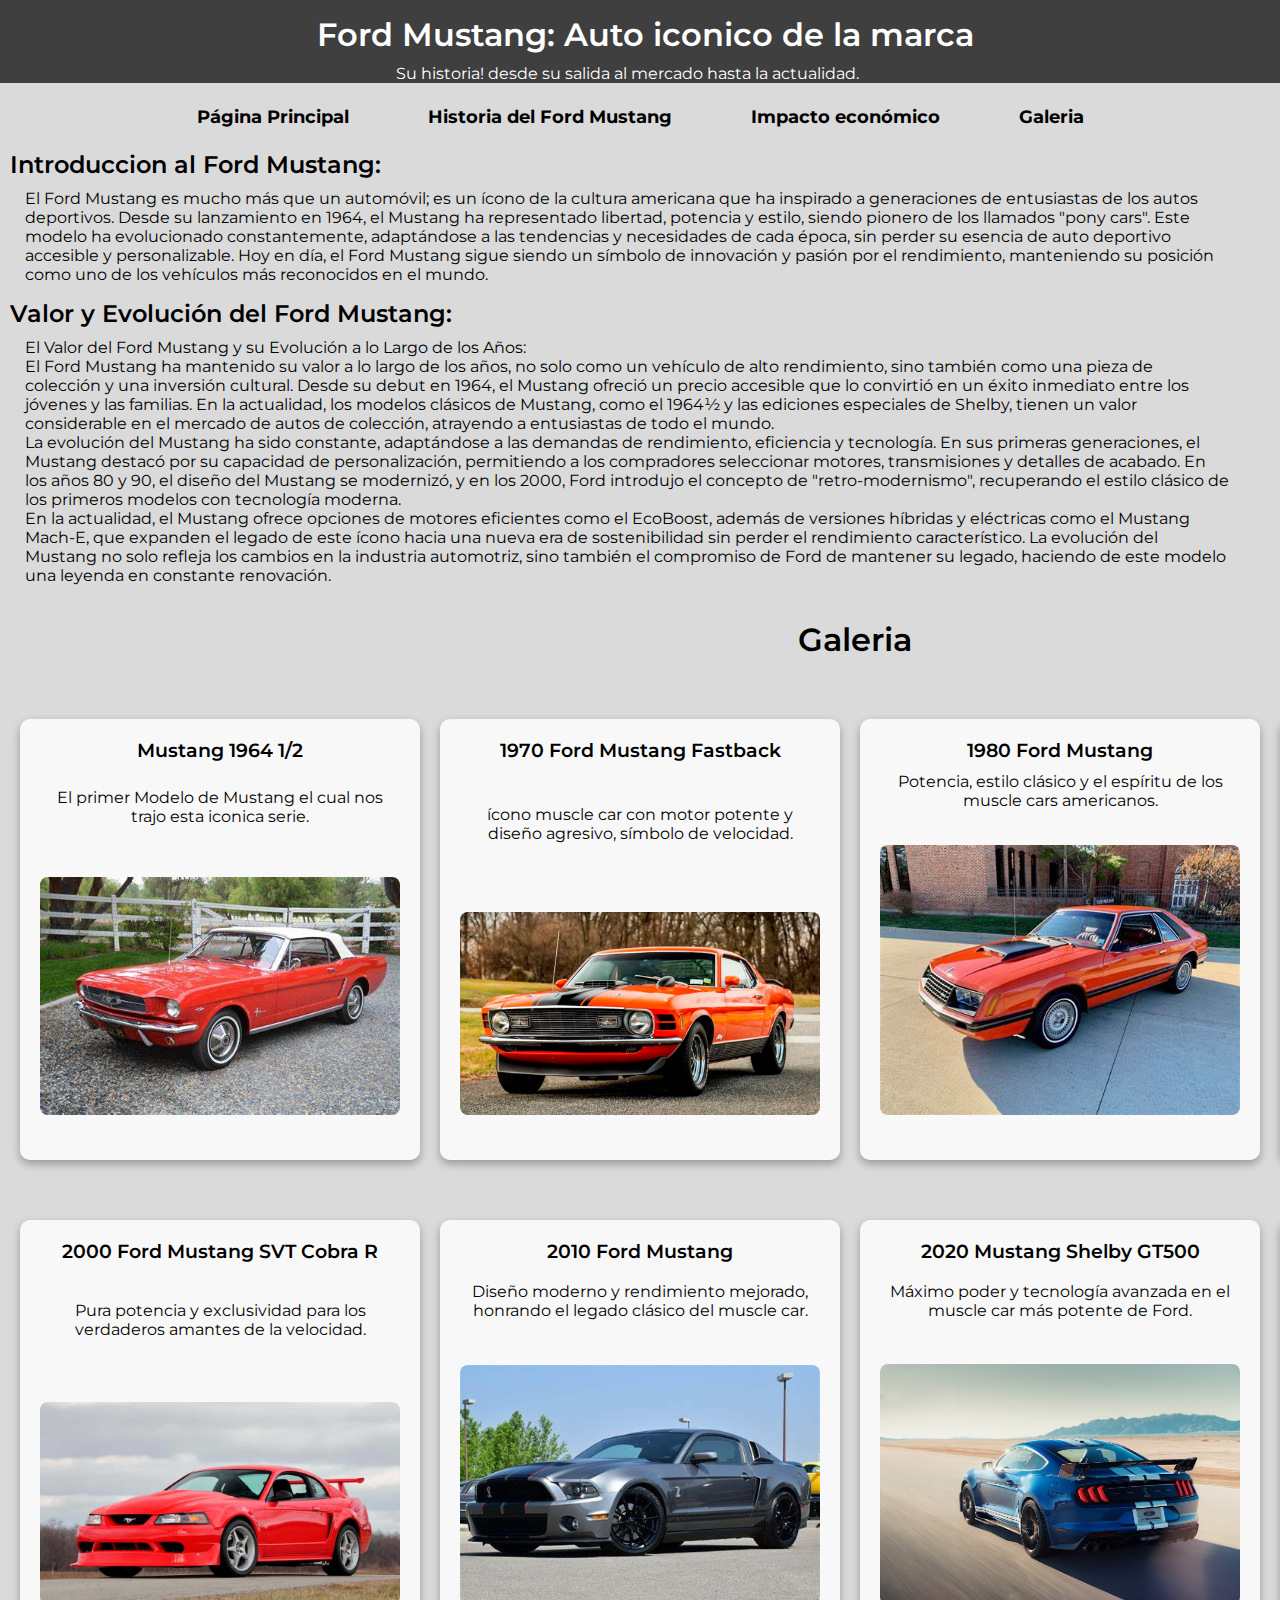
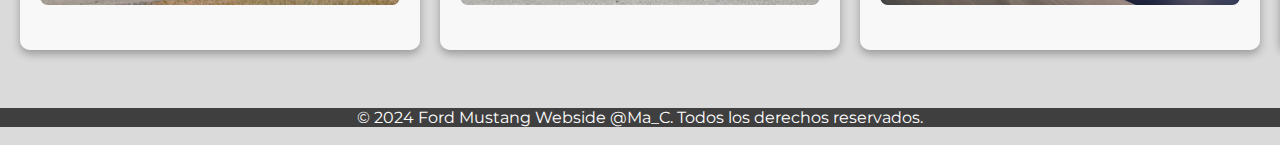
==== commit 465ac293: "Finish webpage Ford Mustang" ====
--- a/index.html
+++ b/index.html
@@ -6,6 +6,7 @@
         <meta name="viewport" content="width=device-width, initial-scale=1.0">
         <title>Ford Mustang WebSite</title>
         <link rel="stylesheet" href="Src/Main.css">
+        <link rel="icon" href="Imagenes/favicon-16x16.png" type="image/png">
 </head>
 
 <body>
@@ -21,7 +22,6 @@
                     <li><a href="#Home">Página Principal</a></li>
                     <li><a href="History.html">Historia del Ford Mustang</a></li>
                     <li><a href="Economic-impact.html">Impacto económico</a></li>
-                    <li><a href="Aspects.html">Aspectos del Mustang</a></li>
                     <li><a href="#Galery">Galeria</a></li>
                 </ul>
             </nav>
